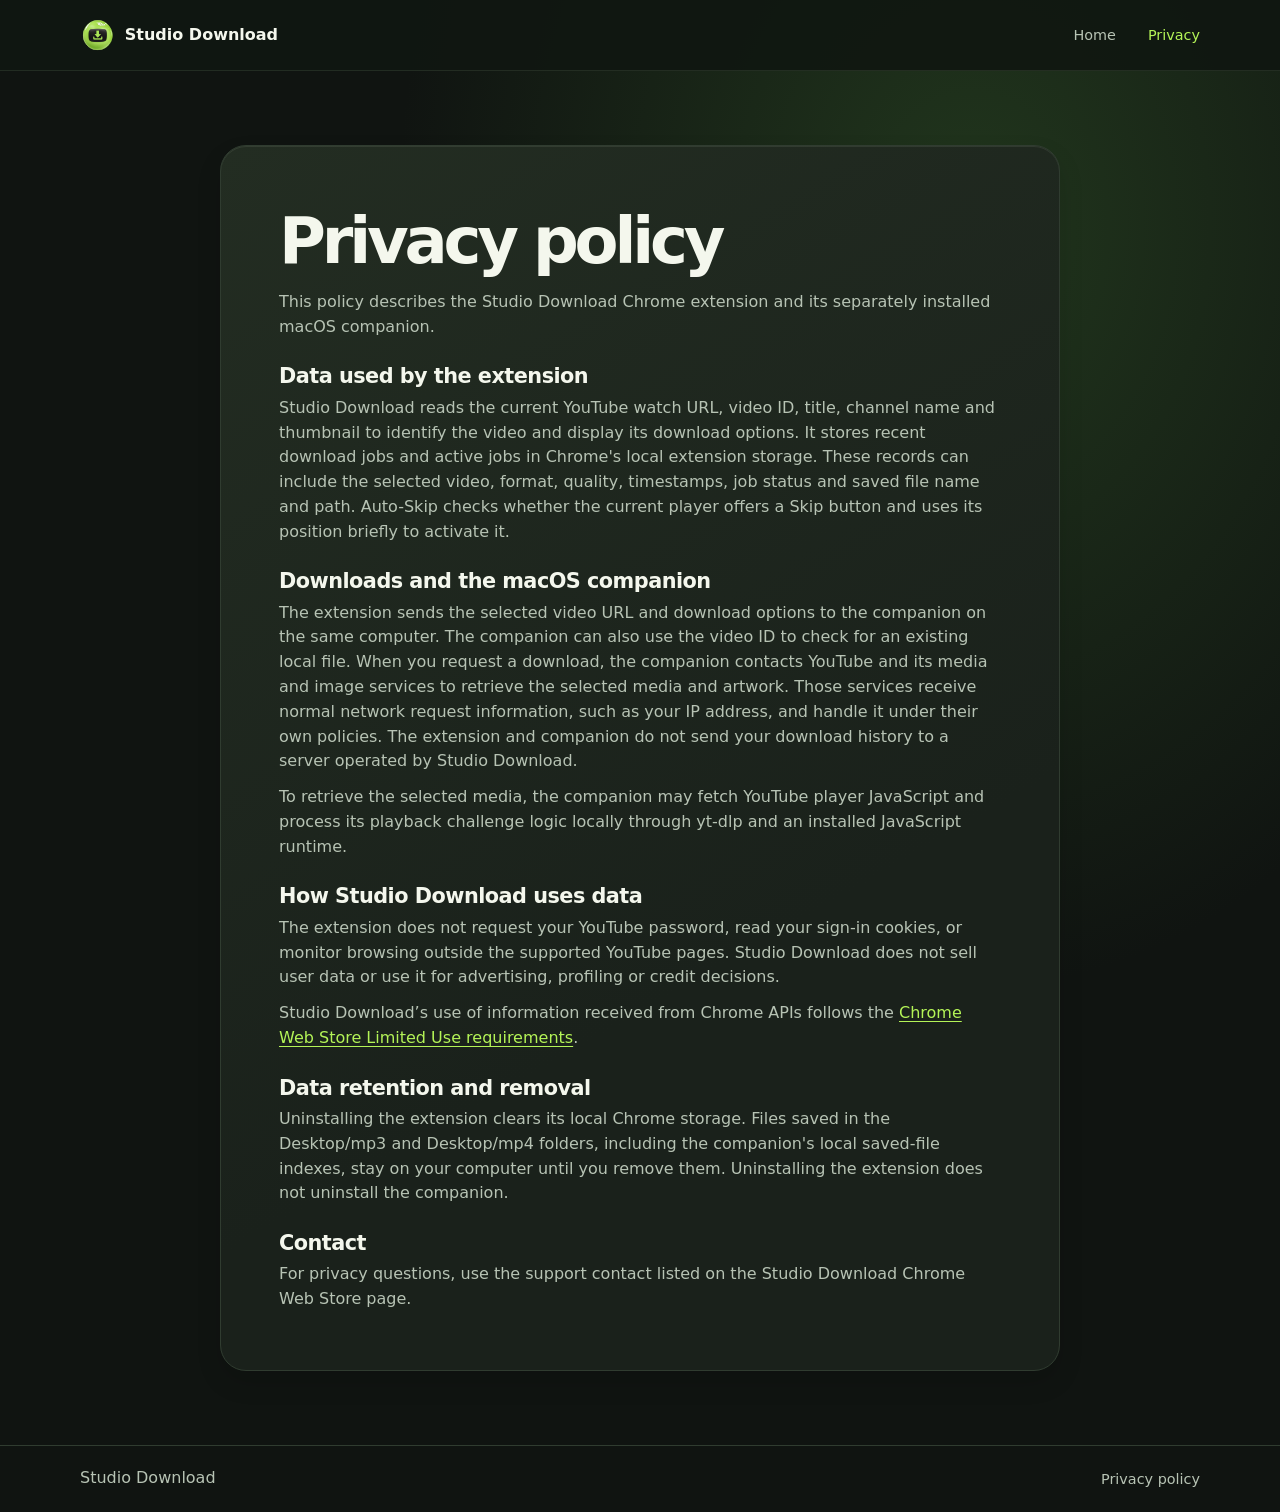
==== privacy.html @ dce6e507 "Add Studio Download landing page and dedicated privacy page" ====
<!doctype html>
<html lang="en">
<head>
  <meta charset="utf-8">
  <meta name="viewport" content="width=device-width, initial-scale=1">
  <meta name="description" content="How Studio Download handles data in its Chrome extension and macOS companion.">
  <meta name="color-scheme" content="dark">
  <title>Privacy policy | Studio Download</title>
  <link rel="icon" href="./studio-download-icon.png" type="image/png">
  <link rel="stylesheet" href="./styles.css">
</head>
<body>
  <header class="site-header">
    <div class="nav-shell">
      <a class="brand" href="./index.html">
        <img class="brand-mark" src="./studio-download-icon.png" width="36" height="36" alt="">
        <span>Studio Download</span>
      </a>
      <nav class="site-nav" aria-label="Main navigation">
        <a href="./index.html">Home</a>
        <a href="./privacy.html" aria-current="page">Privacy</a>
      </nav>
    </div>
  </header>

  <main class="policy-main">
    <article class="policy-shell">
      <header>
        <h1>Privacy policy</h1>
        <p>This policy describes the Studio Download Chrome extension and its separately installed macOS companion.</p>
      </header>

      <section aria-labelledby="extension-data">
        <h2 id="extension-data">Data used by the extension</h2>
        <p>Studio Download reads the current YouTube watch URL, video ID, title, channel name and thumbnail to identify the video and display its download options. It stores recent download jobs and active jobs in Chrome's local extension storage. These records can include the selected video, format, quality, timestamps, job status and saved file name and path. Auto-Skip checks whether the current player offers a Skip button and uses its position briefly to activate it.</p>
      </section>

      <section aria-labelledby="companion">
        <h2 id="companion">Downloads and the macOS companion</h2>
        <p>The extension sends the selected video URL and download options to the companion on the same computer. The companion can also use the video ID to check for an existing local file. When you request a download, the companion contacts YouTube and its media and image services to retrieve the selected media and artwork. Those services receive normal network request information, such as your IP address, and handle it under their own policies. The extension and companion do not send your download history to a server operated by Studio Download.</p>
        <p>To retrieve the selected media, the companion may fetch YouTube player JavaScript and process its playback challenge logic locally through yt-dlp and an installed JavaScript runtime.</p>
      </section>

      <section aria-labelledby="use">
        <h2 id="use">How Studio Download uses data</h2>
        <p>The extension does not request your YouTube password, read your sign-in cookies, or monitor browsing outside the supported YouTube pages. Studio Download does not sell user data or use it for advertising, profiling or credit decisions.</p>
        <p>Studio Download’s use of information received from Chrome APIs follows the <a href="https://developer.chrome.com/docs/webstore/program-policies/limited-use">Chrome Web Store Limited Use requirements</a>.</p>
      </section>

      <section aria-labelledby="removal">
        <h2 id="removal">Data retention and removal</h2>
        <p>Uninstalling the extension clears its local Chrome storage. Files saved in the Desktop/mp3 and Desktop/mp4 folders, including the companion's local saved-file indexes, stay on your computer until you remove them. Uninstalling the extension does not uninstall the companion.</p>
      </section>

      <section aria-labelledby="contact">
        <h2 id="contact">Contact</h2>
        <p>For privacy questions, use the support contact listed on the Studio Download Chrome Web Store page.</p>
      </section>
    </article>
  </main>

  <footer class="site-footer">
    <div class="nav-shell">
      <span>Studio Download</span>
      <a href="./privacy.html" aria-current="page">Privacy policy</a>
    </div>
  </footer>
</body>
</html>
---- styles.css ----
:root{color-scheme:dark;--bg:#101411;--panel:#1a211b;--edge:#303c30;--ink:#f4f7ed;--muted:#b7c3b4;--lime:#b4f457;--dark:#152105;--radius:26px;--shell:min(1120px,calc(100% - 48px));font-family:Inter,system-ui,-apple-system,BlinkMacSystemFont,"Segoe UI",sans-serif}
*,*::before,*::after{box-sizing:border-box}
body{margin:0;background:radial-gradient(ellipse at 76% 15%,#21361d 0,transparent 36rem),var(--bg);color:var(--ink);line-height:1.55}
a{color:inherit;text-underline-offset:.2em}
a:focus-visible,button:focus-visible,summary:focus-visible{outline:2px solid var(--lime);outline-offset:5px}
img{display:block;max-width:100%}
h1,h2,h3,p,figure{margin:0}
h2{font-size:clamp(1.8rem,3.5vw,2.8rem);letter-spacing:-.045em;line-height:1.12}
p{color:var(--muted)}
.shell,.nav-shell{width:var(--shell);margin-inline:auto}
.site-header{border-bottom:1px solid #a5c39521;background:#101611e8}
.nav-shell{display:flex;align-items:center;justify-content:space-between;gap:1rem;min-height:70px}
.brand{display:inline-flex;gap:.55rem;align-items:center;text-decoration:none;font-weight:800;white-space:nowrap}
.brand strong{color:var(--lime)}
.brand-mark{width:36px;height:36px;object-fit:contain}
.site-nav{display:flex;gap:clamp(.7rem,3vw,2rem);align-items:center}
.site-nav a,.site-footer a{color:var(--muted);text-decoration:none;font-size:.9rem}
.site-nav a:hover,.site-nav a[aria-current="page"],.site-footer a:hover{color:var(--lime)}
.hero{display:grid;grid-template-columns:1.06fr .94fr;align-items:center;gap:clamp(28px,7vw,110px);padding-block:clamp(54px,8vw,105px)}
.eyebrow{color:var(--lime);font-size:.72rem;font-weight:800;letter-spacing:.16em;text-transform:uppercase}
.eyebrow span,.preview figcaption span{display:inline-block;width:8px;height:8px;border-radius:50%;background:var(--lime);margin-right:.45rem;box-shadow:0 0 14px #b4f4587f}
.hero h1{font-size:clamp(3.25rem,8.6vw,7.6rem);letter-spacing:-.065em;line-height:.89;margin:1rem 0 1.25rem}
.hero h1 span,.live-line{color:var(--lime)}
.live-line{display:flex;align-items:center;gap:.7rem;font-size:clamp(1.18rem,3vw,1.95rem);line-height:1.2;font-weight:760;min-height:2.2rem;letter-spacing:-.035em}
.live-line.swap #live-text{animation:appear .32s ease-out}
@keyframes appear{from{opacity:0;transform:translateY(.24em)}to{opacity:1;transform:translateY(0)}}
.motion-toggle{background:#253123;color:var(--lime);border:1px solid #435840;border-radius:50%;width:2rem;height:2rem;font:inherit;font-size:.8rem;cursor:pointer;flex:none}
.intro{max-width:38ch;margin-top:1rem;font-size:1.05rem}
.hero-actions{display:flex;flex-wrap:wrap;gap:.7rem;margin-top:1.65rem}
.button{display:inline-flex;align-items:center;gap:.8rem;border-radius:999px;padding:.77rem 1.1rem;text-decoration:none;font-weight:750;font-size:.92rem}
.button-primary{background:linear-gradient(#c4fa7c,var(--lime));color:var(--dark);box-shadow:inset 0 1px 1px #efffcd80,0 8px 24px #0003}
.button-secondary{background:#252e25;border:1px solid #43513f}
.button:hover{filter:brightness(1.12)}
.preview{position:relative;overflow:hidden;isolation:isolate;border-radius:32px;border:1px solid #53624b;background:#1a261a;box-shadow:0 25px 70px #0008,inset 0 1px 0 #e7ffcb25;max-width:440px;width:100%;justify-self:end}
.preview-image{aspect-ratio: .78;overflow:hidden}
.preview-image img{width:100%;height:100%;object-fit:cover;object-position:90% center}
.preview figcaption{font-size:.78rem;padding:.74rem 1rem;background:#131b14;color:var(--muted);border-top:1px solid var(--edge)}
.preview figcaption span{width:6px;height:6px}
.section{padding-bottom:clamp(45px,7vw,86px);scroll-margin-top:1.4rem}
.features{display:grid;grid-template-columns:repeat(3,1fr);gap:15px;margin-top:1.3rem}
.card,.steps-card,.policy-shell{border:1px solid var(--edge);border-radius:var(--radius);background:linear-gradient(150deg,#232d22,var(--panel) 65%);box-shadow:inset 0 1px 0 #efffe015,0 12px 24px #0002}
.card{padding:clamp(18px,3vw,28px)}
.tag{display:inline-flex;background:#2d3d25;color:var(--lime);font-weight:800;min-height:32px;align-items:center;padding:0 .62rem;border-radius:10px}
.card h3{font-size:1.2rem;letter-spacing:-.025em;margin:.7rem 0 .3rem}
.steps-card{display:grid;grid-template-columns:.8fr 1.2fr;gap:clamp(20px,5vw,64px);padding:clamp(22px,5vw,48px)}
.steps-card h2{margin:.4rem 0 .8rem}
.steps{margin:0;padding:0;counter-reset:step;list-style:none}
.steps li{display:flex;gap:.75rem;align-items:flex-start;counter-increment:step}
.steps li+li{margin-top:1rem}
.steps li::before{content:counter(step);display:grid;place-items:center;width:32px;height:32px;flex:none;border-radius:50%;background:#34482b;color:var(--lime);font-weight:800}
.steps p{margin-top:.15rem}
code{overflow-wrap:anywhere;color:#e0f4d4}
.faq{display:grid;grid-template-columns:.8fr 1.2fr;gap:1.5rem}
details{border-bottom:1px solid var(--edge);padding:.85rem .15rem}
summary{cursor:pointer;font-weight:700}
details p{margin-top:.55rem}
details a,.policy-shell a{color:var(--lime)}
.site-footer{border-top:1px solid var(--edge);color:var(--muted)}
.site-footer .nav-shell{min-height:66px}
.policy-main{width:min(840px,calc(100% - 36px));margin:clamp(26px,7vw,74px) auto}
.policy-shell{padding:clamp(22px,6vw,58px)}
.policy-shell h1{font-size:clamp(2.3rem,7vw,4rem);letter-spacing:-.065em;line-height:1.02;margin:.3rem 0 1rem}
.policy-shell h2{font-size:1.3rem;letter-spacing:-.025em;margin:0 0 .45rem}
.policy-shell section{margin-top:1.6rem}
.policy-shell p+p{margin-top:.7rem}
.sr-only,.skip-link:not(:focus){position:absolute;width:1px;height:1px;overflow:hidden;clip-path:inset(50%);white-space:nowrap}
.skip-link:focus{position:fixed;z-index:3;top:1rem;left:1rem;background:var(--lime);color:var(--dark);padding:.55rem .75rem;border-radius:.4rem}
@media(max-width:720px){:root{--shell:calc(100% - 32px)}.hero{grid-template-columns:1fr;gap:1.75rem;padding-block:52px}.preview{justify-self:start;max-width:390px}.features,.steps-card,.faq{grid-template-columns:1fr}.features{gap:.7rem}.site-nav{gap:.68rem}.site-nav a{font-size:.8rem}}
@media(max-width:450px){.site-nav a[href="#how-it-works"]{display:none}.nav-shell{min-height:60px}.hero h1{font-size:clamp(3rem,14vw,5rem)}.preview{max-width:100%}}
@media(prefers-reduced-motion:reduce){*,*::before,*::after{animation:none!important;transition:none!important}}
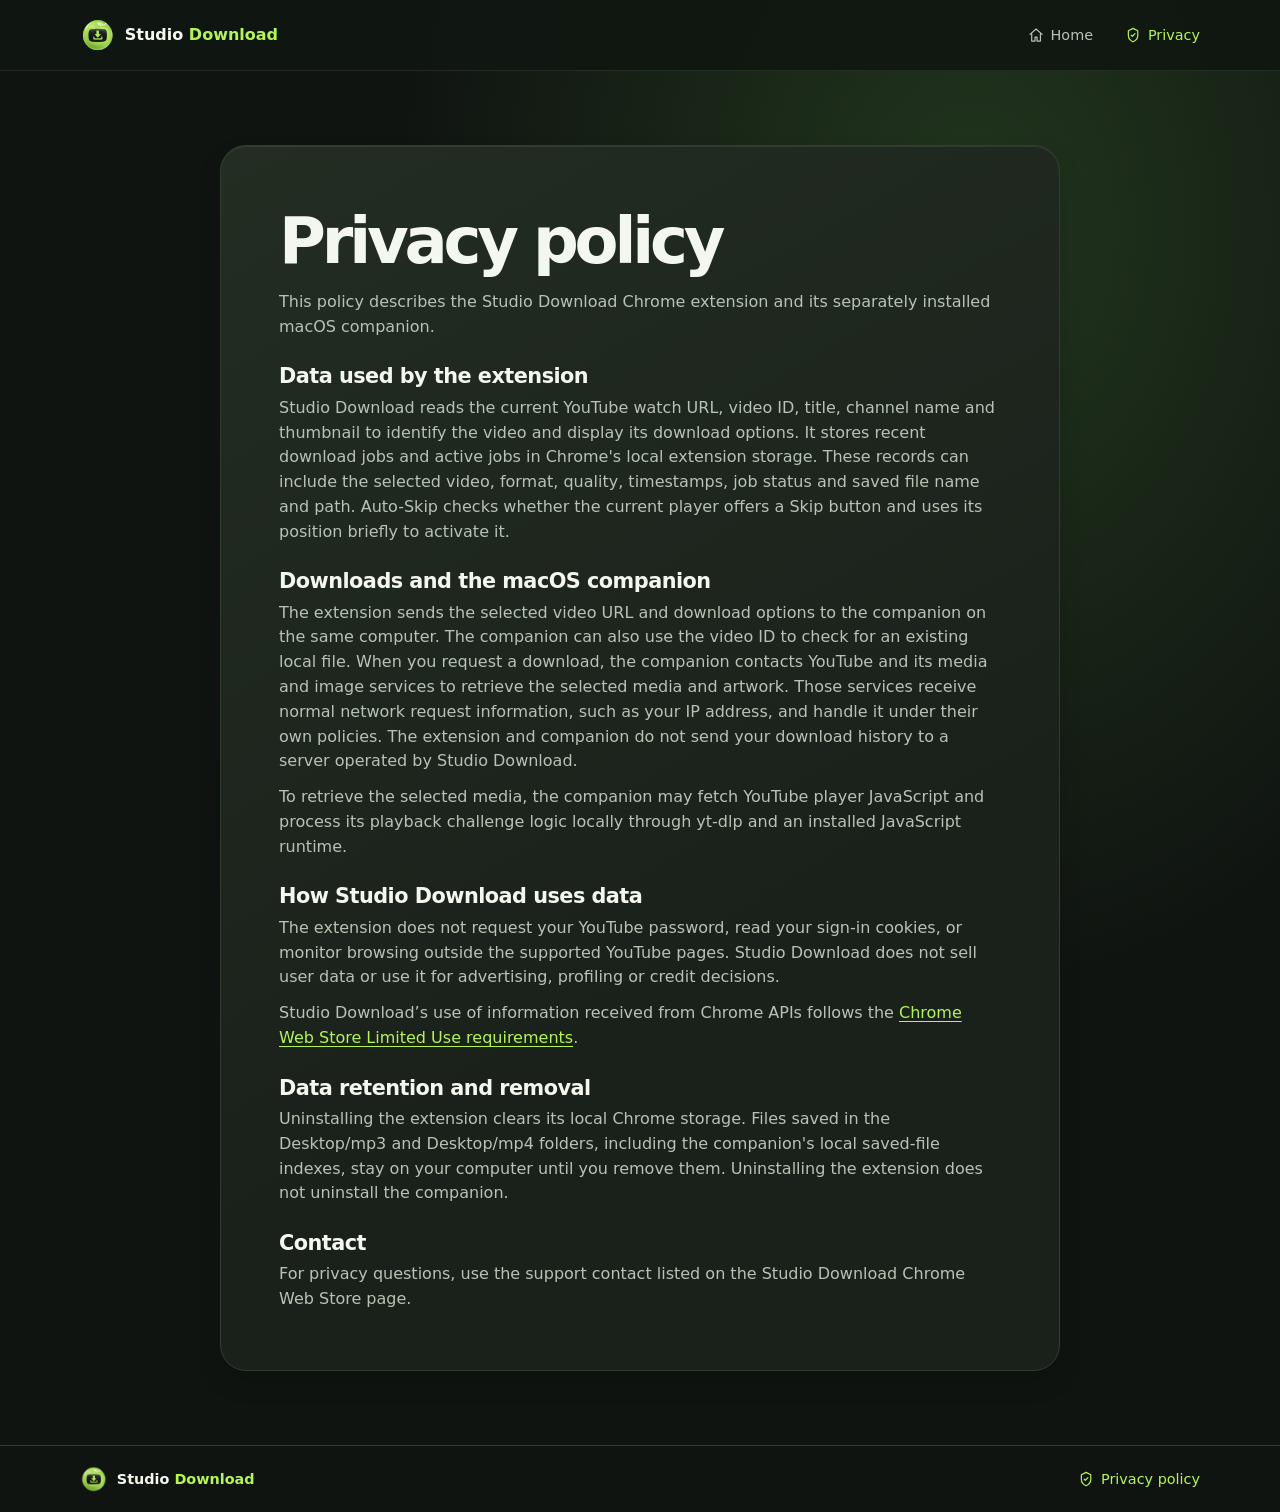
==== commit f1227702: "Add Studio Download website icons and footer branding" ====
--- a/privacy.html
+++ b/privacy.html
@@ -14,11 +14,11 @@
     <div class="nav-shell">
       <a class="brand" href="./index.html">
         <img class="brand-mark" src="./studio-download-icon.png" width="36" height="36" alt="">
-        <span>Studio Download</span>
+        <span>Studio <strong>Download</strong></span>
       </a>
       <nav class="site-nav" aria-label="Main navigation">
-        <a href="./index.html">Home</a>
-        <a href="./privacy.html" aria-current="page">Privacy</a>
+        <a href="./index.html"><svg class="icon" viewBox="0 0 24 24" aria-hidden="true" focusable="false"><path d="m3 11 9-8 9 8M5.5 9.5V21h5v-6h3v6h5V9.5"/></svg>Home</a>
+        <a href="./privacy.html" aria-current="page"><svg class="icon" viewBox="0 0 24 24" aria-hidden="true" focusable="false"><path d="M12 22s7-3.3 7-9.4V5.5L12 2 5 5.5v7.1C5 18.7 12 22 12 22Z"/><path d="m9.2 12 1.8 1.8 3.8-4"/></svg>Privacy</a>
       </nav>
     </div>
   </header>
@@ -61,8 +61,8 @@
 
   <footer class="site-footer">
     <div class="nav-shell">
-      <span>Studio Download</span>
-      <a href="./privacy.html" aria-current="page">Privacy policy</a>
+      <a class="brand" href="./index.html"><img class="brand-mark" src="./studio-download-icon.png" width="28" height="28" alt=""><span>Studio <strong>Download</strong></span></a>
+      <a class="footer-link" href="./privacy.html" aria-current="page"><svg class="icon" viewBox="0 0 24 24" aria-hidden="true" focusable="false"><path d="M12 22s7-3.3 7-9.4V5.5L12 2 5 5.5v7.1C5 18.7 12 22 12 22Z"/><path d="m9.2 12 1.8 1.8 3.8-4"/></svg>Privacy policy</a>
     </div>
   </footer>
 </body>
--- a/styles.css
+++ b/styles.css
@@ -13,9 +13,10 @@
 .brand{display:inline-flex;gap:.55rem;align-items:center;text-decoration:none;font-weight:800;white-space:nowrap}
 .brand strong{color:var(--lime)}
 .brand-mark{width:36px;height:36px;object-fit:contain}
+.icon{width:1.12em;height:1.12em;flex:none;fill:none;stroke:currentColor;stroke-width:1.8;stroke-linecap:round;stroke-linejoin:round}
 .site-nav{display:flex;gap:clamp(.7rem,3vw,2rem);align-items:center}
-.site-nav a,.site-footer a{color:var(--muted);text-decoration:none;font-size:.9rem}
-.site-nav a:hover,.site-nav a[aria-current="page"],.site-footer a:hover{color:var(--lime)}
+.site-nav a,.footer-link{display:inline-flex;align-items:center;gap:.42rem;color:var(--muted);text-decoration:none;font-size:.9rem;white-space:nowrap}
+.site-nav a:hover,.site-nav a[aria-current="page"],.footer-link:hover,.footer-link[aria-current="page"]{color:var(--lime)}
 .hero{display:grid;grid-template-columns:1.06fr .94fr;align-items:center;gap:clamp(28px,7vw,110px);padding-block:clamp(54px,8vw,105px)}
 .eyebrow{color:var(--lime);font-size:.72rem;font-weight:800;letter-spacing:.16em;text-transform:uppercase}
 .eyebrow span,.preview figcaption span{display:inline-block;width:8px;height:8px;border-radius:50%;background:var(--lime);margin-right:.45rem;box-shadow:0 0 14px #b4f4587f}
@@ -27,7 +28,7 @@
 .motion-toggle{background:#253123;color:var(--lime);border:1px solid #435840;border-radius:50%;width:2rem;height:2rem;font:inherit;font-size:.8rem;cursor:pointer;flex:none}
 .intro{max-width:38ch;margin-top:1rem;font-size:1.05rem}
 .hero-actions{display:flex;flex-wrap:wrap;gap:.7rem;margin-top:1.65rem}
-.button{display:inline-flex;align-items:center;gap:.8rem;border-radius:999px;padding:.77rem 1.1rem;text-decoration:none;font-weight:750;font-size:.92rem}
+.button{display:inline-flex;align-items:center;gap:.55rem;border-radius:999px;padding:.77rem 1.1rem;text-decoration:none;font-weight:750;font-size:.92rem}
 .button-primary{background:linear-gradient(#c4fa7c,var(--lime));color:var(--dark);box-shadow:inset 0 1px 1px #efffcd80,0 8px 24px #0003}
 .button-secondary{background:#252e25;border:1px solid #43513f}
 .button:hover{filter:brightness(1.12)}
@@ -40,7 +41,7 @@
 .features{display:grid;grid-template-columns:repeat(3,1fr);gap:15px;margin-top:1.3rem}
 .card,.steps-card,.policy-shell{border:1px solid var(--edge);border-radius:var(--radius);background:linear-gradient(150deg,#232d22,var(--panel) 65%);box-shadow:inset 0 1px 0 #efffe015,0 12px 24px #0002}
 .card{padding:clamp(18px,3vw,28px)}
-.tag{display:inline-flex;background:#2d3d25;color:var(--lime);font-weight:800;min-height:32px;align-items:center;padding:0 .62rem;border-radius:10px}
+.tag{display:inline-flex;gap:.42rem;background:#2d3d25;color:var(--lime);font-weight:800;min-height:32px;align-items:center;padding:0 .62rem;border-radius:10px}
 .card h3{font-size:1.2rem;letter-spacing:-.025em;margin:.7rem 0 .3rem}
 .steps-card{display:grid;grid-template-columns:.8fr 1.2fr;gap:clamp(20px,5vw,64px);padding:clamp(22px,5vw,48px)}
 .steps-card h2{margin:.4rem 0 .8rem}
@@ -57,6 +58,8 @@
 details a,.policy-shell a{color:var(--lime)}
 .site-footer{border-top:1px solid var(--edge);color:var(--muted)}
 .site-footer .nav-shell{min-height:66px}
+.site-footer .brand{color:var(--ink);font-size:.9rem}
+.site-footer .brand-mark{width:28px;height:28px}
 .policy-main{width:min(840px,calc(100% - 36px));margin:clamp(26px,7vw,74px) auto}
 .policy-shell{padding:clamp(22px,6vw,58px)}
 .policy-shell h1{font-size:clamp(2.3rem,7vw,4rem);letter-spacing:-.065em;line-height:1.02;margin:.3rem 0 1rem}
@@ -66,5 +69,6 @@
 .sr-only,.skip-link:not(:focus){position:absolute;width:1px;height:1px;overflow:hidden;clip-path:inset(50%);white-space:nowrap}
 .skip-link:focus{position:fixed;z-index:3;top:1rem;left:1rem;background:var(--lime);color:var(--dark);padding:.55rem .75rem;border-radius:.4rem}
 @media(max-width:720px){:root{--shell:calc(100% - 32px)}.hero{grid-template-columns:1fr;gap:1.75rem;padding-block:52px}.preview{justify-self:start;max-width:390px}.features,.steps-card,.faq{grid-template-columns:1fr}.features{gap:.7rem}.site-nav{gap:.68rem}.site-nav a{font-size:.8rem}}
-@media(max-width:450px){.site-nav a[href="#how-it-works"]{display:none}.nav-shell{min-height:60px}.hero h1{font-size:clamp(3rem,14vw,5rem)}.preview{max-width:100%}}
+@media(max-width:510px){.site-header .nav-shell{flex-wrap:wrap;gap:.45rem;padding-block:.65rem}.site-nav{width:100%;justify-content:space-between;gap:.5rem}.site-nav a,.footer-link{font-size:.8rem}}
+@media(max-width:450px){.nav-shell{min-height:60px}.hero h1{font-size:clamp(3rem,14vw,5rem)}.preview{max-width:100%}}
 @media(prefers-reduced-motion:reduce){*,*::before,*::after{animation:none!important;transition:none!important}}
